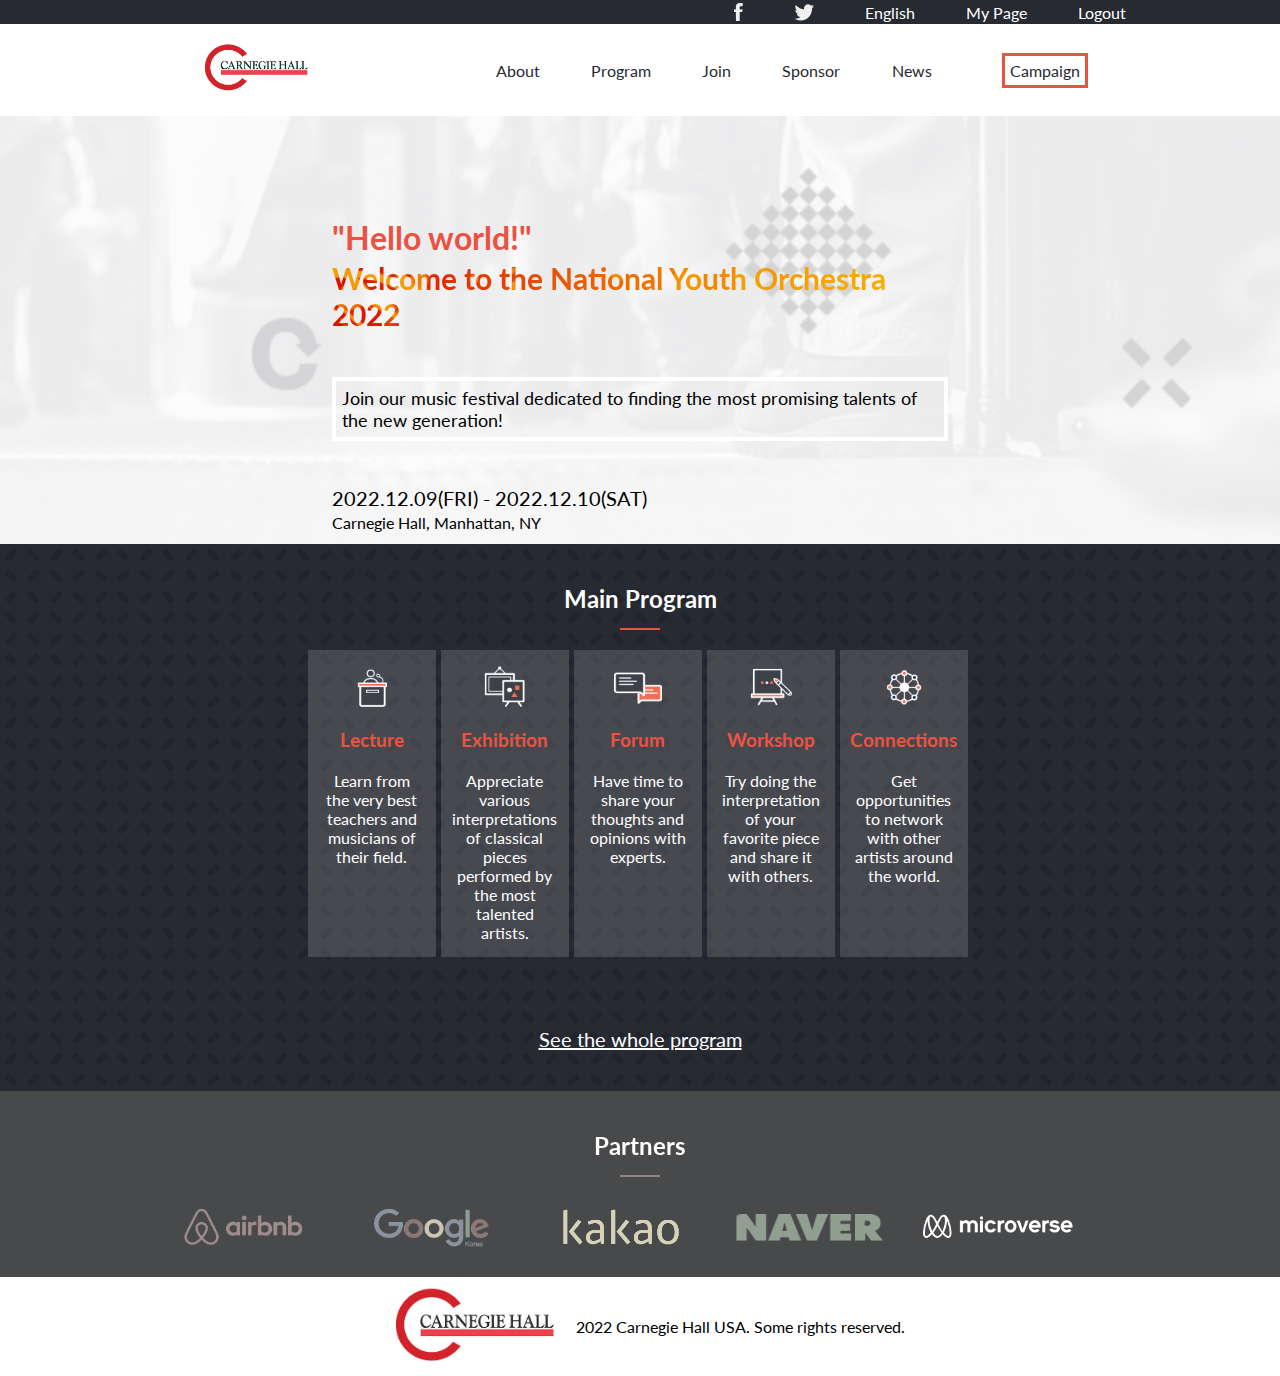
==== index.html @ e4dadeb4 "Add footer section with images and positioning" ====
<!DOCTYPE html>
<html lang="en">
  <head>
    <meta charset="utf-8" />
    <meta name="viewport" content="width=device-width, initial-scale=1" />
    <link rel="preconnect" href="https://fonts.googleapis.com">
    <link rel="preconnect" href="https://fonts.gstatic.com" crossorigin>
    <link href="https://fonts.googleapis.com/css2?family=Lato:ital,wght@0,100;0,300;0,400;0,700;0,900;1,100;1,300;1,400;1,700;1,900&display=swap" rel="stylesheet"> 
    <link rel="stylesheet" href="style.css" />
    <link href="http://fonts.cdnfonts.com/css/cocogoose" rel="stylesheet">
    <title>National Youth Orchestra</title>
  </head>

  <body>
    <header id="toolbar" class="desktop">
      <div class="top-bar-wrapper">
        <ul class="top-bar">
          <a class="top-bar-option" href="#">
            <li><img src="images/facebook.png" alt="facebook-icon"></li>
          </a>
          <a class="top-bar-option" href="#">
            <li><img src="images/twitter.png" alt="twitter-icon"></li>
          </a>
          <a class="top-bar-option" href="#">
            <li>English</li>
          </a>
          <a class="top-bar-option" href="#">
            <li>My Page</li>
          </a>
          <a class="top-bar-option" href="#">
            <li>Logout</li>
          </a>
        </ul>
      </div>
      <div class="bot-bar-wrapper">
        <a href="index.html" class="bot-bar-logo">
          <img src="images/Carnegie-logo.jpg" alt="Carnegie-Logo" width="130">
        </a>
        <ul class="bot-bar">
          <a class="bot-bar-option" href="#">
            <li>About</li>
          </a>
          <a class="bot-bar-option" href="#">
            <li>Program</li>
          </a>
          <a class="bot-bar-option" href="#">
            <li>Join</li>
          </a>
          <a class="bot-bar-option" href="#">
            <li>Sponsor</li>
          </a>
          <a class="bot-bar-option" href="#">
            <li>News</li>
          </a>
          <a class="bot-bar-campaign" href="#">
            <li>Campaign</li>
          </a>
        </ul>
      </div>
    </header>
    <section id="home">
      <div class="home-wrapper">
        <div class="hamburguer mobile">
          <div class="bar"></div>
          <div class="bar"></div>
          <div class="bar"></div>
        </div>
        <div class="main-greeting">
          <h1>"Hello world!"</h1>
        </div>
        <div class="main-title">
          <h2>Welcome to the National Youth Orchestra 2022</h2>
        </div>
        <div class="main-description">
          <p>Join our music festival dedicated to finding the most promising talents of the new generation!</p>
        </div>
        <div class="main-info">
          <p>2022.12.09(FRI) - 2022.12.10(SAT) </p>
        </div>
        <div class="second-info">
          <p>Carnegie Hall, Manhattan, NY</p>
        </div>
      </div>
    </section>
    <section id="program">
      <div class="program-wrapper">
        <h2 class="program-title">Main Program</h2>
        <div class="program-line"></div>
        <ul class="program-list">
          <li class="program-element">
            <img src="images/program_icon_01.png" alt="Program icon">
            <h3>Lecture</h3>
            <p>Learn from the very best teachers and musicians of their field.</p>
          </li>
          <li class="program-element">
            <img src="images/program_icon_02.png" alt="Program icon">
            <h3>Exhibition</h3>
            <p>Appreciate various interpretations of classical pieces performed by the most talented artists.</p>
          </li>
          <li class="program-element">
            <img src="images/program_icon_03.png" alt="Program icon">
            <h3>Forum</h3>
            <p>Have time to share your thoughts and opinions with experts.</p>
          </li>
          <li class="program-element">
            <img src="images/program_icon_04.png" alt="Program icon">
            <h3>Workshop</h3>
            <p>Try doing the interpretation of your favorite piece and share it with others.</p>
          </li>
          <li class="program-element">
            <img src="images/program_icon_05.png" alt="Program icon">
            <h3>Connections</h3>
            <p>Get opportunities to network with other artists around the world.</p>
          </li>
        </ul>
        <a class="program-button mobile" href="#">Join the National Youth Orchestra event</a>
        <a class="see-program desktop" href="#">See the whole program</a>
      </div>
    </section>

    <footer class="desktop" id="footer">
      <div class="top-footer">
        <h2>Partners</h2>
        <div class="program-line"></div>
        <div class="footer-partners">
          <img src="images/partner01.png" alt="airbnb-icon" width="150">
          <img src="images/partner02.png" alt="google-icon" width="150">
          <img src="images/partner03.png" alt="kakao-icon" width="150">
          <img src="images/partner04.png" alt="naver-icon" width="150">
          <img src="images/partner05.png" alt="microverse-icon" width="150">
        </div>
      </div>
      <div class="bot-footer">
        <img src="images/Carnegie-logo.jpg" alt="Carnegie-Logo" width="200">
        <p class="footer-description">2022 Carnegie Hall USA. Some rights reserved.</p>
      </div>

    </footer>




  </body>
</html>
---- style.css ----
/*----------------------------GENERAL SETTINGS-----------------------*/
*{
  font-family: 'Lato', sans-serif;
  margin: 0;
  padding: 0;
  box-sizing: border-box;
}

body{
  max-width: 100vw;
}

.desktop {
  display: none;
}

.mobile {
  display: block;
}

@media (min-width: 768px) {
  .desktop{
    display: block !important;
  }

  .mobile{
    display: none !important;
  }
}

@media (max-width: 767px) {
  .desktop{
    display: none !important;
  }

  .mobile{
    display: block !important;
  }
}

a {
  text-decoration: none;
}

li {
  list-style-type: none;
}

/*---------------------------END----------------------------------*/

/*-------------------------TOOLBAR------------------------------------*/
#toolbar {
  width: 100vw;
  max-height: 22vh;
  min-height: fit-content;
  display: flex;
  flex-direction: column;
}

.top-bar-wrapper {
  background-color: #272a31;
  width: 100%;
  max-height: 7vh;
  min-height: 24px;
  display: flex;
  justify-content: flex-end;
  display: flex;
  align-items: center;
}

.top-bar {
  display: flex;
  min-width: fit-content;
  max-width: 30vw;
  margin-right: 10vw;
  align-items: center;
  height: fit-content;
  align-items: center;
}

.top-bar a li {
  color: #fff;
  margin-right: 2vw;
  margin-left: 2vw;
  display: flex;
  align-items: center;
}

.bot-bar-wrapper {
  background-color: #fff;
  display: flex;
  justify-content: space-between;
  align-items: center;
  max-height: 15vh;
  min-height: 92px;
}

.bot-bar {
  display: flex;
  margin-right: 15vw;
  height: fit-content;
}

.bot-bar-logo {
  margin-left: 15vw;
}

.bot-bar-option {
  margin-right: 2vw;
  margin-left: 2vw;
  color: #272a31;
  font-size: 16px;
  display: flex;
  align-items: center;
}

.bot-bar-campaign {
  margin-left: 3.5vw;
  color: #272a31;
  font-size: 16px;
  border-color: #ec5242;
  border-style: solid;
  padding: 5px;
  display: flex;
  align-items: center;
}
/*---------------------------------END----------------------------------*/

/*-----------------------Main Home---------------------------------*/
#home {
  background: url(images/mobile-bg.png);
  background-repeat: no-repeat;
  background-size: cover;
}

@media (min-width: 768px) {
  #home {
    display: flex;
    justify-content: center;
  }
}

.home-wrapper {
  padding: 12px;
  display: flex;
  max-width: 100vw;
  height: fit-content;
  flex-direction: column;
}

@media (min-width: 768px) {
  .home-wrapper {
    width: 50vw;
  }
}

.hamburguer {
  width: 36px;
  height: 36px;
  display: flex;
  gap: 7px;
}

.bar {
  height: 8px;
  width: 100%;
  background-color: #272a31;
  margin: 6px 0;
}

.main-greeting {
  margin-top: 10vh;
  font-size: 12px;
  color: #ec5242;
}

.main-title {
  margin-top: 3px;
  font-size: 16px;
  background: url(images/text-bg.jpg);
  color: transparent;
  background-size: cover;
  -webkit-background-clip: text;
  background-clip: text;
  -webkit-text-fill-color: transparent;
}

.main-description {
  margin-top: 5vh;
  font-size: 14px;
  border-color: #fff;
  border-width: 4px;
  border-style: solid;
  padding: 6px;
}

.main-info {
  margin-top: 5vh;
  font-size: 18px;
}

.second-info {
  margin-top: 3px;
  font-size: 14px;
}

@media (min-width: 768px) {
  .main-greeting {
    font-size: 16px;
  }
  .main-title {
    font-size: 20px;
  }
  .main-description {
    font-size: 18px;
  }
  .main-info {
    font-size: 20px;
  }
  .second-info {
    font-size: 16px;
  }
}

/*----------------------------END----------------------------------*/

/*---------------------------MAIN PROGRAM--------------------------*/
#program {
  background: url(images/pattern.png);
  background-color: #272a31;
  background-repeat: repeat;
  width: 100vw;
  height: fit-content;
  display: flex;
  justify-content: center;
  margin: auto;
}

.program-wrapper {
  height: fit-content;
  width: 90vw;
  display: flex;
  flex-direction: column;
  align-items: center;
  margin: auto;
  margin-top: 40px;
  margin-bottom: 40px;
}

.program-title {
  color: #fff;
}

.program-line {
  height: 2px;
  width: 40px;
  background-color: #ec5242;
  margin-top: 15px;
  margin-bottom: 20px;
}

.program-list {
  display: flex;
  flex-direction: column;
}

@media (min-width: 768px) {
  .program-list {
    flex-direction: row;
  }
}

.program-element {
  display: flex;
  align-items: center;
  background-color: #ffffff26;
  margin-bottom: 20px;
  padding: 15px;
}

@media (min-width: 768px) {
  .program-element {
    flex-direction: column;
    gap: 20px;
    margin-right: 5px;
    width: 10vw;
  }
}

.program-element img {
  width: 48px;
  margin-right: 5vw;
}

.program-element h3 {
  color: #ec5242;
  margin-right: 5vw;
}

.program-element p {
  color: #fff;
}

@media (min-width: 768px) {
  .program-element img,
  .program-element h3,
  .program-element p {
    margin-right: 0;
    text-align: center;
  }
}

.program-button {
  width: fit-content;
  padding: 20px;
  min-height: 50px;
  max-height: fit-content;
  background-color: #ec5242;
  color: #fff;
  display: flex;
  justify-content: center;
  align-items: center;
}

.see-program {
  color: #fff;
  text-decoration: underline;
  font-size: 20px;
  margin-top: 50px;
  display: flex;
  justify-content: center;
  align-items: center;
}
/*------------------------------END--------------------------------*/

/*-----------------------------------FOOTER----------------------------*/

#footer {
  width: 100vw;
}

.top-footer {
  background-color: #272a31;
  display: flex;
  flex-direction: column;
  align-items: center;
  padding-top: 40px;
  padding-bottom: 20px;
  filter: grayscale(0.85);
  opacity: 0.85;
}

.top-footer h2 {
  color: #fff;
}

.footer-partners {
  display: flex;
  align-items: center;
}

.footer-partners img {
  margin-right: 3vw;
}

.bot-footer {
  display: flex;
  justify-content: center;
  align-items: center;
}
/*------------------------------------END---------------------------------*/
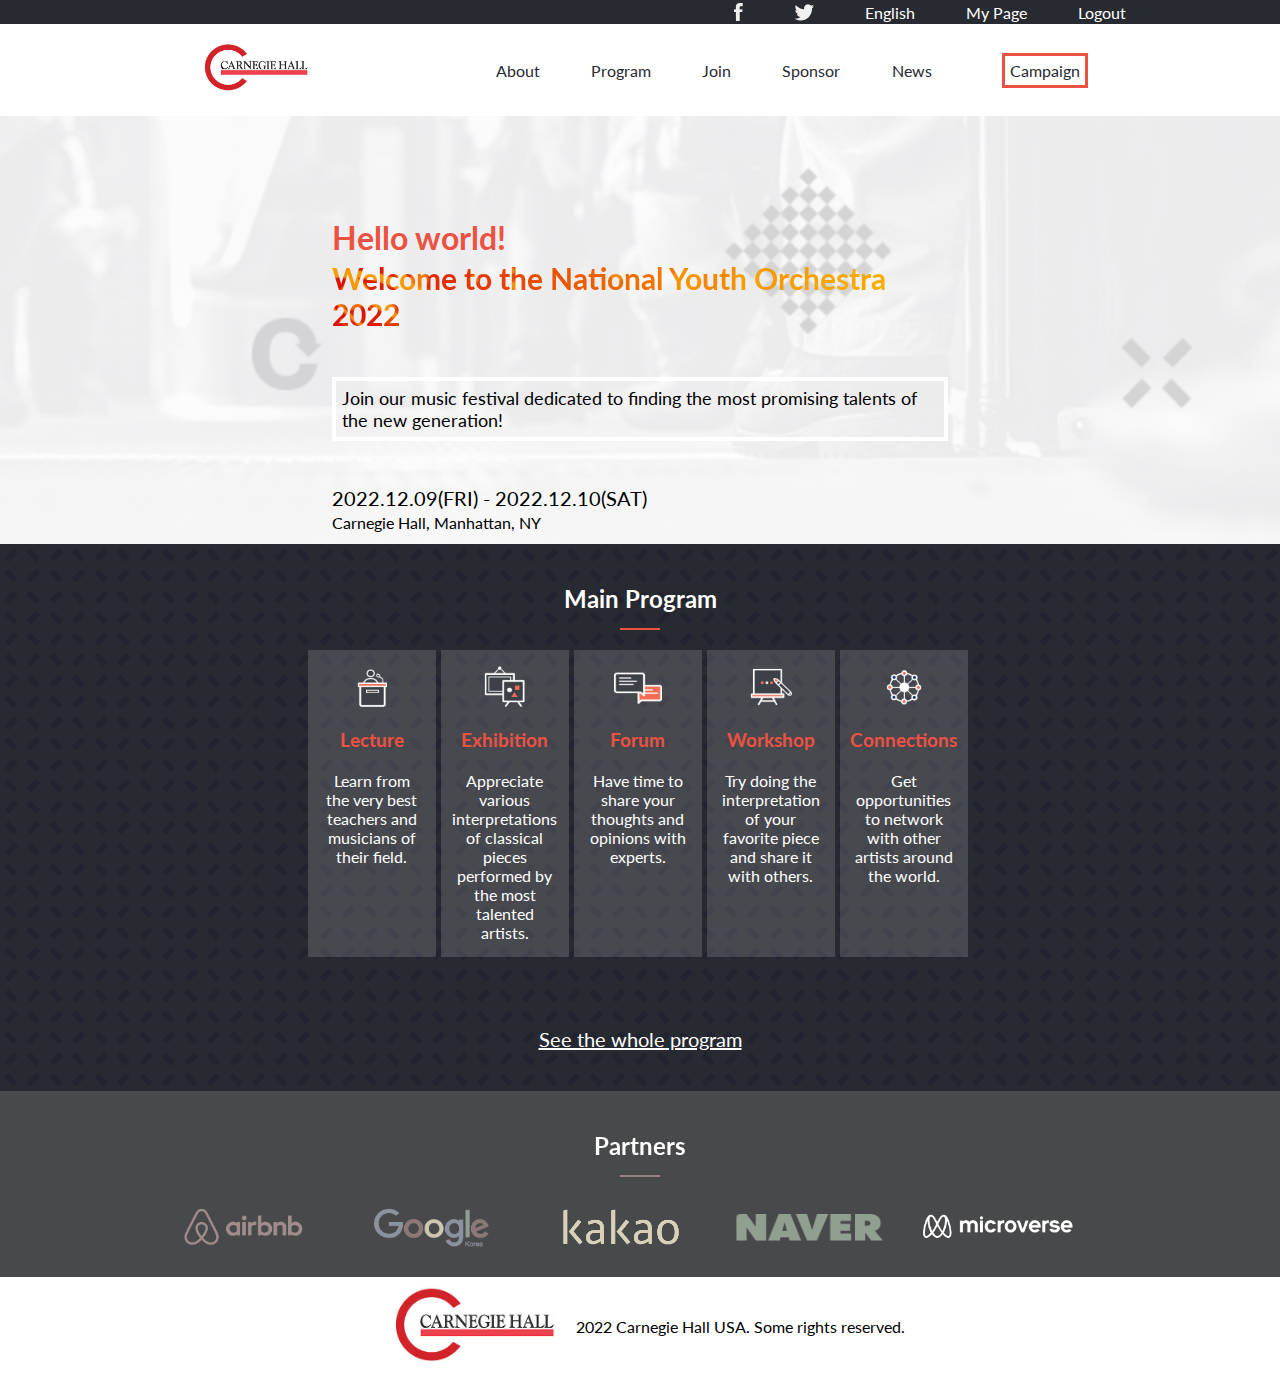
==== commit 5e9b7414: "Add second section of about page with basic structure" ====
--- a/index.html
+++ b/index.html
@@ -66,7 +66,7 @@
           <div class="bar"></div>
         </div>
         <div class="main-greeting">
-          <h1>"Hello world!"</h1>
+          <h1>Hello world!</h1>
         </div>
         <div class="main-title">
           <h2>Welcome to the National Youth Orchestra 2022</h2>
--- a/style.css
+++ b/style.css
@@ -368,4 +368,118 @@
   justify-content: center;
   align-items: center;
 }
-/*------------------------------------END---------------------------------*/+/*------------------------------------END---------------------------------*/
+
+
+/*------------------------------ABOUT PAGE----------------------------------------------------*/
+/*-----------------------------ABOUT MAIN----------------------------------------*/
+#about {
+  width: 100vw;
+  background: url(images/about_bg_01.png);
+  background-repeat: no-repeat;
+  display: flex;
+  justify-content: center;
+  background-color: #f3f3f3;
+  height: fit-content;
+}
+
+.about-wrapper {
+  width: 90vw;
+  margin-top: 20px;
+  display: flex;
+  flex-direction: column;
+  margin-bottom: 40px;
+  height: fit-content;
+}
+
+.about-hamburguer {
+  width: 36px;
+  height: 36px;
+  display: flex;
+  gap: 7px;
+}
+
+.about-content {
+  display: flex;
+  flex-direction: column;
+  align-items: center;
+  margin-top: 20px;
+}
+
+.about-greeting {
+  color: #ec5242;
+}
+
+.about-title {
+  color: #ec5242;
+  font-size: 28px;
+  margin-top: 20px;
+  text-align: center;
+}
+
+@media (min-width: 768px) {
+  .about-title {
+    font-size: 40px;
+  }
+}
+
+.about-description {
+  background-color: #fff;
+  padding: 10px;
+  border-width: 1px;
+  border-style: solid;
+  border-color: #272a31;
+  color: #272a31;
+  text-align: center;
+  margin-top: 30px;
+}
+
+@media (min-width: 768px) {
+  .about-description {
+    width: 60vw;
+    font-size: 20px;
+  }
+}
+
+.about-info {
+  color: #272a31;
+  text-align: center;
+  margin-top: 30px;
+}
+
+.about-email {
+  color: black;
+  text-decoration: underline;
+  margin-top: 10px;
+  font-weight: 700;
+}
+
+/*--------------------------------END-------------------------------------------*/
+
+/*--------------------------------ABOUT-STAGE-----------------------------------*/
+#stage {
+  width: 100vw;
+  background-color: #fff;
+  display: flex;
+  justify-content: center;
+}
+
+.stage-wrapper {
+  width: 90vw;
+  display: flex;
+  flex-direction: column;
+  align-items: center;
+  margin-top: 40px;
+  margin-bottom: 40px;
+}
+
+.stage-title {
+  text-align: center;
+}
+
+.stage-description {
+  text-align: center;
+  margin-bottom: 20px;
+}
+
+/*----------------------------------------END------------------------------------*/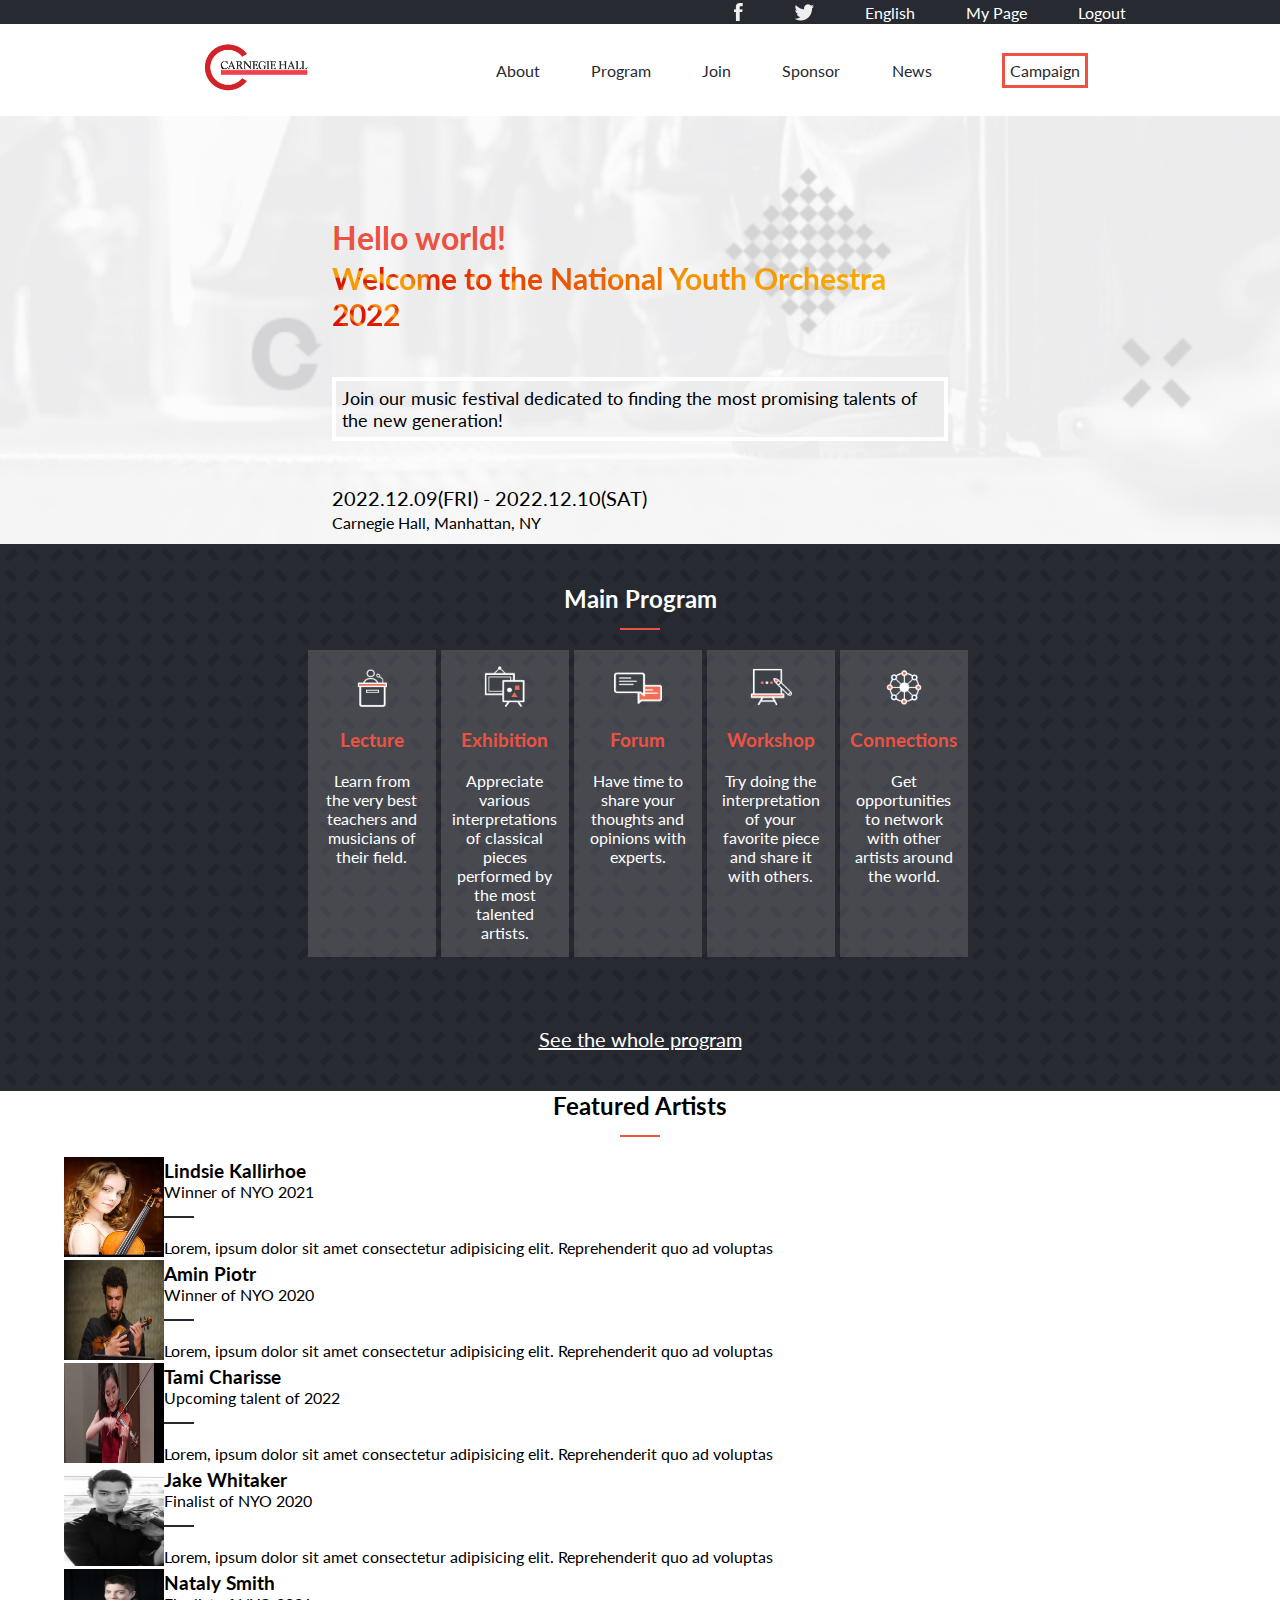
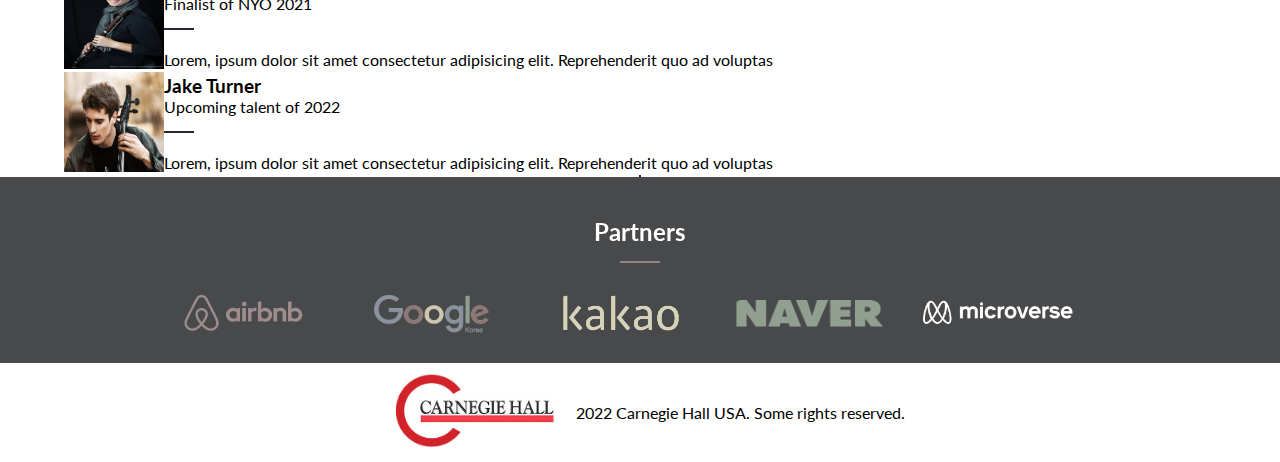
==== commit ac3c1b3d: "Add speaker section dynamically with js basic structure" ====
--- a/index.html
+++ b/index.html
@@ -37,7 +37,7 @@
           <img src="images/Carnegie-logo.jpg" alt="Carnegie-Logo" width="130">
         </a>
         <ul class="bot-bar">
-          <a class="bot-bar-option" href="#">
+          <a class="bot-bar-option" href="about.html">
             <li>About</li>
           </a>
           <a class="bot-bar-option" href="#">
@@ -58,9 +58,17 @@
         </ul>
       </div>
     </header>
+    <div id="menuBackground" class="hidden">
+      <img src="images/bclose.png" alt="close icon" id="closeX" class="hidden">
+      <ul class="hidden" id="menu">
+        <li id="link1"><a href="#home">Home</a></li>
+        <li id="link2"><a href="about.html">About</a></li>
+        <li id="link3"><a href="#program">Program</a></li>
+      </ul>
+    </div>
     <section id="home">
       <div class="home-wrapper">
-        <div class="hamburguer mobile">
+        <div class="hamburguer mobile" id="ham">
           <div class="bar"></div>
           <div class="bar"></div>
           <div class="bar"></div>
@@ -117,7 +125,11 @@
         <a class="see-program desktop" href="#">See the whole program</a>
       </div>
     </section>
+    <section id="speakers">
+      <div id="speakers-wrapper">
 
+      </div>
+    </section>
     <footer class="desktop" id="footer">
       <div class="top-footer">
         <h2>Partners</h2>
@@ -139,6 +151,6 @@
 
 
 
-
+    <script src="./index.js"></script>
   </body>
 </html>--- a/style.css
+++ b/style.css
@@ -462,6 +462,13 @@
   background-color: #fff;
   display: flex;
   justify-content: center;
+  border-top: #272a31;
+  border-bottom: #272a31;
+  border-style: solid;
+  border-top-width: 1px;
+  border-bottom-width: 1px;
+  border-right-style: none;
+  border-left-style: none;
 }
 
 .stage-wrapper {
@@ -480,6 +487,261 @@
 .stage-description {
   text-align: center;
   margin-bottom: 20px;
-}
-
-/*----------------------------------------END------------------------------------*/+  color: #272a31;
+}
+
+/*----------------------------------------END------------------------------------*/
+
+/*------------------------------------ABOUT--PAST-EVENTS-------------------------*/
+
+#past {
+  width: 100vw;
+  display: flex;
+  justify-content: center;
+}
+
+.past-wrapper {
+  width: 90vw;
+  margin-top: 40px;
+  margin-bottom: 50px;
+  display: flex;
+  flex-direction: column;
+  align-items: center;
+}
+
+.past-wrapper h2 {
+  text-align: center;
+}
+
+.past-wrapper p {
+  text-align: center;
+  color: #272a31;
+}
+
+.past-events {
+  display: flex;
+  margin-top: 30px;
+  flex-direction: column;
+}
+
+@media (min-width: 768px) {
+  .past-events {
+    flex-direction: row;
+  }
+}
+
+.NYO-2021 {
+  height: 35vw;
+  width: 70vw;
+  display: flex;
+  justify-content: center;
+  align-items: center;
+  background-image: url(images/past_event1.jpg);
+  background-size: cover;
+  filter: grayscale(0.85);
+  opacity: 0.85;
+}
+
+.NYO-2020 {
+  height: 35vw;
+  width: 70vw;
+  display: flex;
+  justify-content: center;
+  align-items: center;
+  background-image: url(images/past_event2.jpeg);
+  background-size: cover;
+  filter: grayscale(0.85);
+  opacity: 0.85;
+  margin-top: 10px;
+}
+
+@media (min-width: 768px) {
+  .NYO-2021,
+  .NYO-2020 {
+    width: 30vw;
+    height: 30vh;
+  }
+  .NYO-2021 {
+    margin-right: 10px;
+  }
+  .NYO-2020 {
+    margin-top: 0;
+  }
+}
+
+.NYO-2021 p,
+.NYO-2020 p {
+  color: #fff;
+  font-weight: 700;
+  font-size: 20px;
+}
+
+@media (min-width: 768px) {
+  .NYO-2021 p,
+  .NYO-2020 p {
+    font-size: 40px;
+  }
+}
+/*-----------------------------------END-----------------------------------------*/
+
+/*----------------------------------ABOUT-FOOTER----------------------------*/
+
+#about-footer {
+  width: 100vw;
+}
+
+.about-top-footer {
+  background-color: #272a31;
+  display: flex;
+  flex-direction: column;
+  align-items: center;
+  padding-top: 40px;
+  padding-bottom: 20px;
+  filter: grayscale(0.85);
+  opacity: 0.85;
+  width: 100vw;
+}
+
+@media (min-width: 768px) {
+  .about-top-footer {
+    display: none;
+  }
+}
+
+.about-top-footer h2 {
+  color: #fff;
+  width: fit-content;
+}
+
+.about-footer-partners {
+  display: flex;
+  align-items: center;
+  height: fit-content;
+  flex-wrap: wrap;
+  justify-content: space-evenly;
+}
+
+.about-footer-partners img {
+  margin-right: 3vw;
+}
+
+.about-bot-footer {
+  display: flex;
+  justify-content: center;
+  align-items: center;
+}
+
+/*------------------------------------END---------------------------------*/
+
+/*-----------------------------MOBILE-ICON-MENU-----------------------------*/
+
+#menuBackground {
+  height: 100%;
+  width: 100%;
+  position: fixed;
+  background-color: #ec534263;
+  background-size: 100vw 100vh;
+  top: 0%;
+  margin-top: 0;
+  z-index: 50;
+  opacity: 100%;
+  filter: drop-shadow(0 4px 4px #000025);
+  backdrop-filter: blur(6px);
+}
+
+.hidden {
+  display: none !important;
+}
+
+#menu {
+  z-index: 100;
+  width: fit-content;
+  height: fit-content;
+}
+
+#closeX {
+  z-index: 100;
+  margin-top: 20px;
+  margin-left: 20px;
+}
+
+#link1,
+#link2,
+#link3 {
+  z-index: 100;
+  margin-left: 40px;
+  margin-top: 40px;
+}
+
+#link1 a,
+#link2 a,
+#link3 a {
+  color: #fff;
+  font-size: 34px;
+  font-weight: 700;
+}
+/*--------------------------------------END---------------------------------*/
+
+/*-----------------------------SPEAKERS-SECTION--------------------------------*/
+
+#speakers {
+  width: 100vw;
+  height: fit-content;
+  display: flex;
+  flex-direction: column;
+  align-items: center;
+}
+
+#speakers-wrapper {
+  width: 90vw;
+  height: fit-content;
+  display: flex;
+  flex-direction: column;
+  align-items: center;
+}
+
+.speaker-header {
+  text-align: center;
+}
+
+.speaker-box {
+  display: flex;
+  flex-direction: column;
+}
+
+.speaker-button {
+  background-color: #fff;
+  border-style: solid;
+  border-width: 1px;
+  border-color: #272a31;
+}
+
+.speaker-tab {
+  display: flex;
+  align-items: center;
+  width: 90vw;
+}
+
+.speaker-display {
+  width: fit-content;
+}
+
+.speaker-display img {
+  width: 100px;
+  height: 100px;
+}
+
+.speaker-info {
+  display: flex;
+  flex-direction: column;
+}
+
+.speaker-line {
+  height: 2px;
+  width: 30px;
+  background-color: #272a31;
+  margin-top: 15px;
+  margin-bottom: 20px;
+}
+
+/*---------------------------------------END------------------------------------*/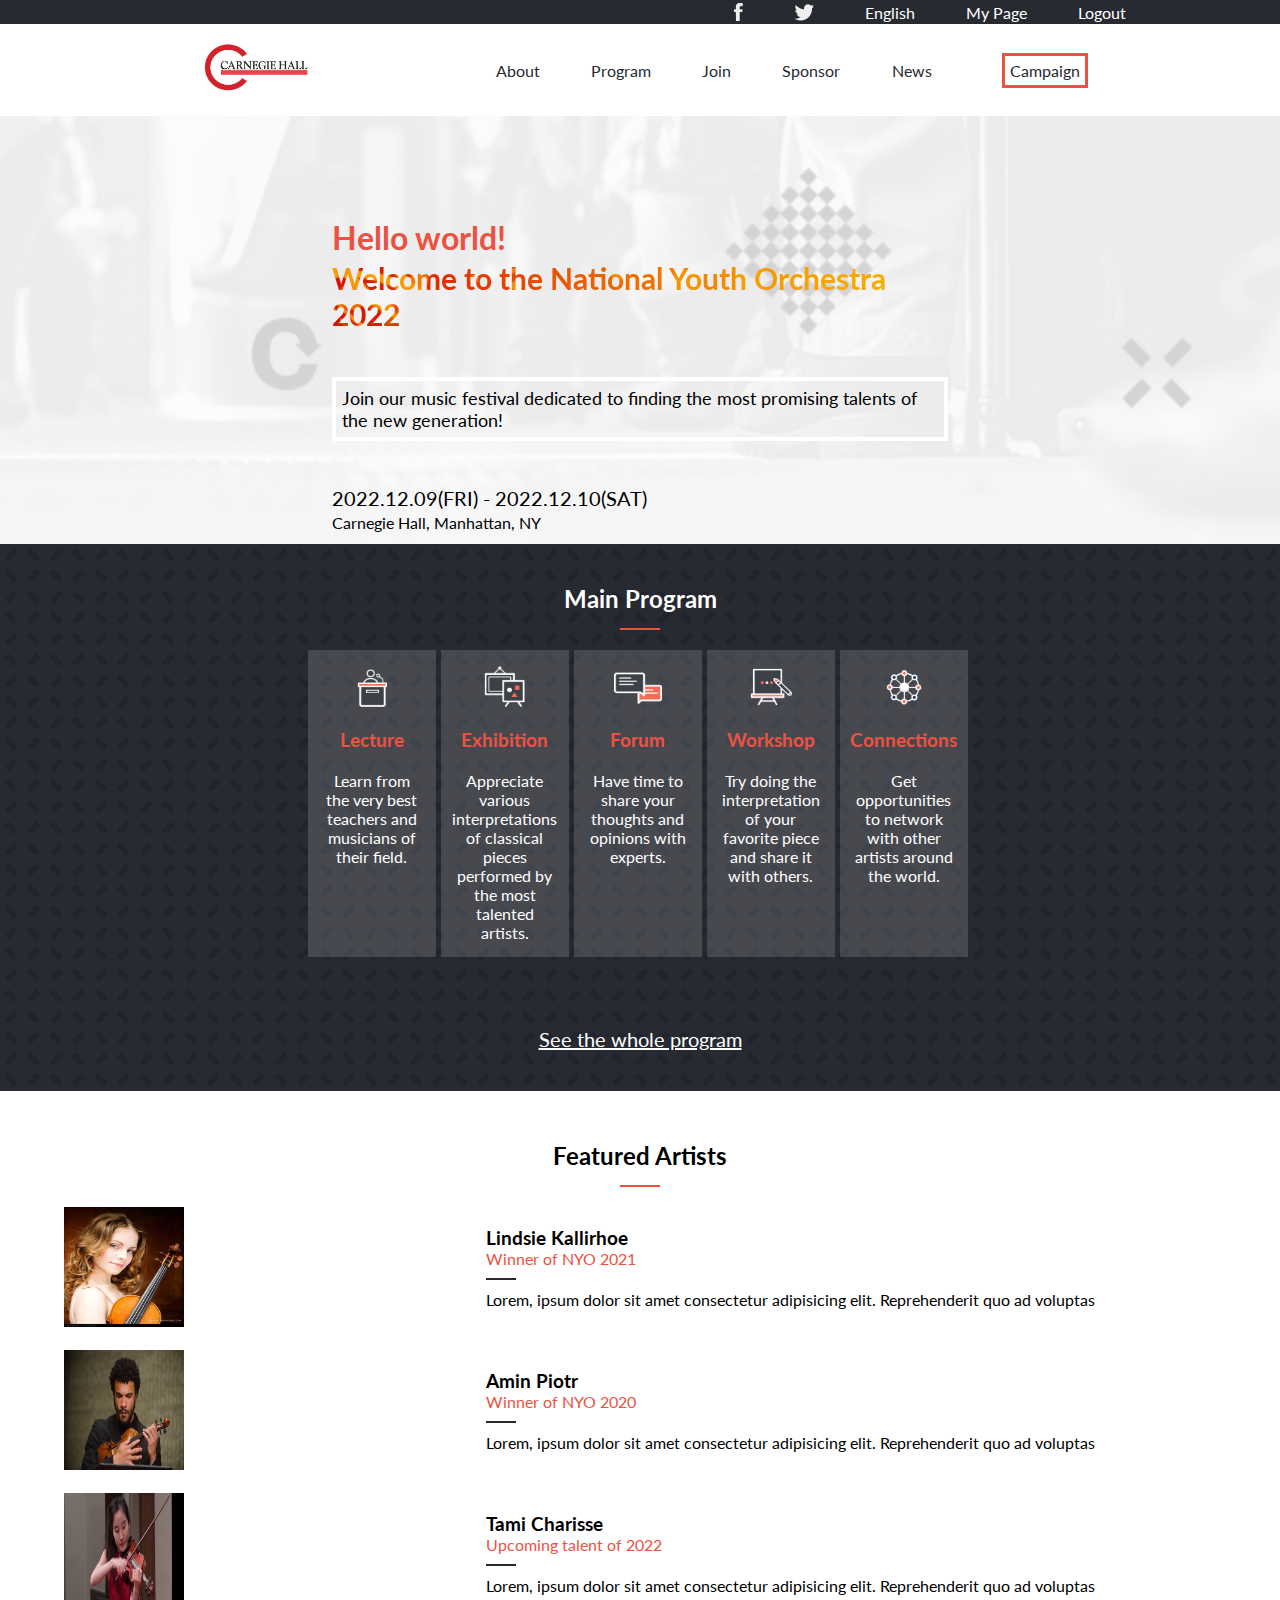
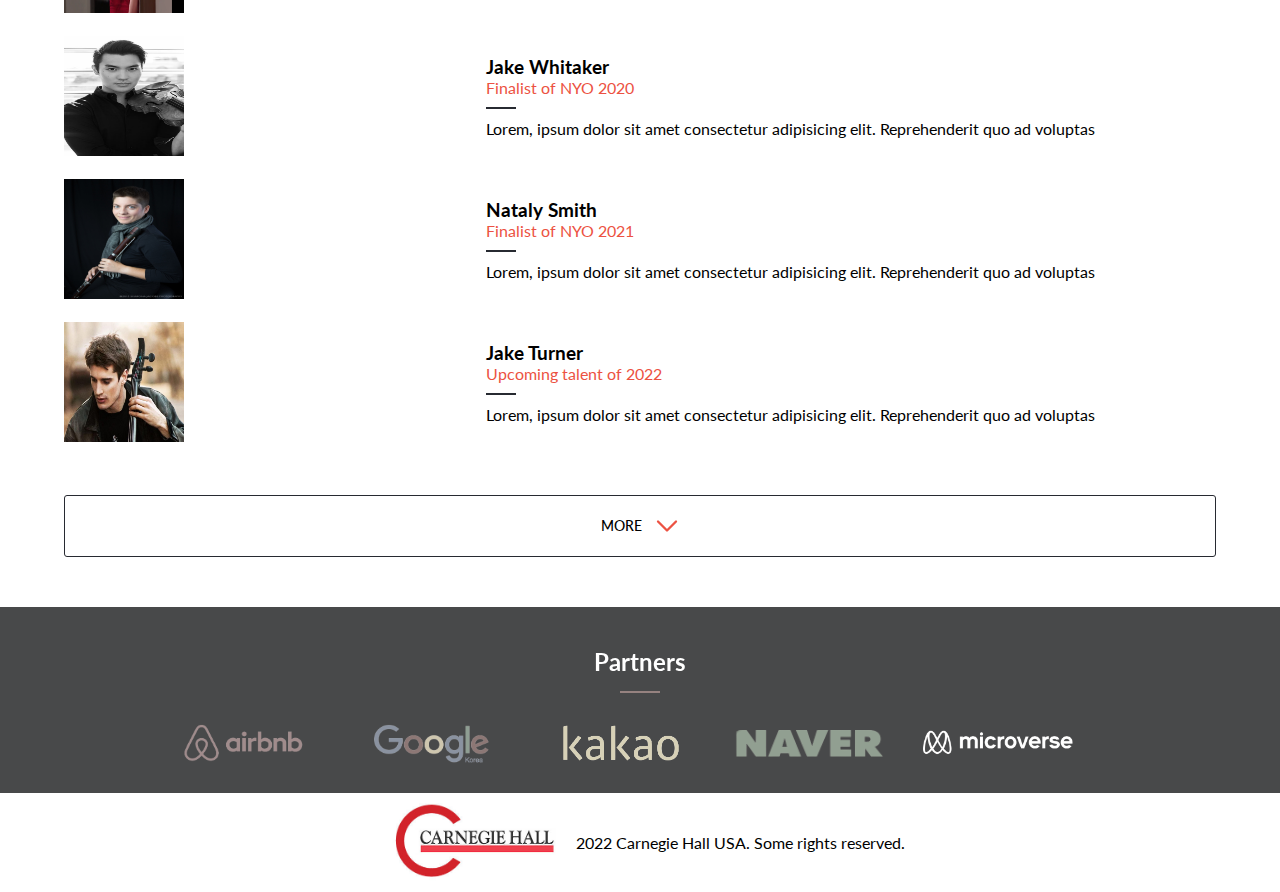
==== commit 09f7de93: "Add see more button dynamically and with chevron img" ====
--- a/index.html
+++ b/index.html
@@ -150,7 +150,6 @@
     </footer>
 
 
-
     <script src="./index.js"></script>
   </body>
 </html>--- a/style.css
+++ b/style.css
@@ -698,6 +698,8 @@
   display: flex;
   flex-direction: column;
   align-items: center;
+  margin-bottom: 50px;
+  margin-top: 50px;
 }
 
 .speaker-header {
@@ -714,34 +716,56 @@
   border-style: solid;
   border-width: 1px;
   border-color: #272a31;
+  width: 90vw;
+  height: fit-content;
+  padding: 18px;
+  display: flex;
+  align-items: center;
+  justify-content: center;
+  border-radius: 3px;
+  margin-top: 30px;
+}
+
+.speaker-button p {
+  font-weight: 500;
+  font-size: 14px;
+  margin-right: 1vw;
 }
 
 .speaker-tab {
   display: flex;
   align-items: center;
   width: 90vw;
+  height: fit-content;
+  margin-bottom: 20px;
 }
 
 .speaker-display {
-  width: fit-content;
+  width: 30vw;
 }
 
 .speaker-display img {
-  width: 100px;
-  height: 100px;
+  width: 120px;
+  height: 120px;
 }
 
 .speaker-info {
   display: flex;
   flex-direction: column;
+  width: 57vw;
+  margin-left: 3vw;
 }
 
 .speaker-line {
   height: 2px;
   width: 30px;
   background-color: #272a31;
-  margin-top: 15px;
-  margin-bottom: 20px;
+  margin-top: 10px;
+  margin-bottom: 10px;
+}
+
+.speaker-status {
+  color: #ec5242;
 }
 
 /*---------------------------------------END------------------------------------*/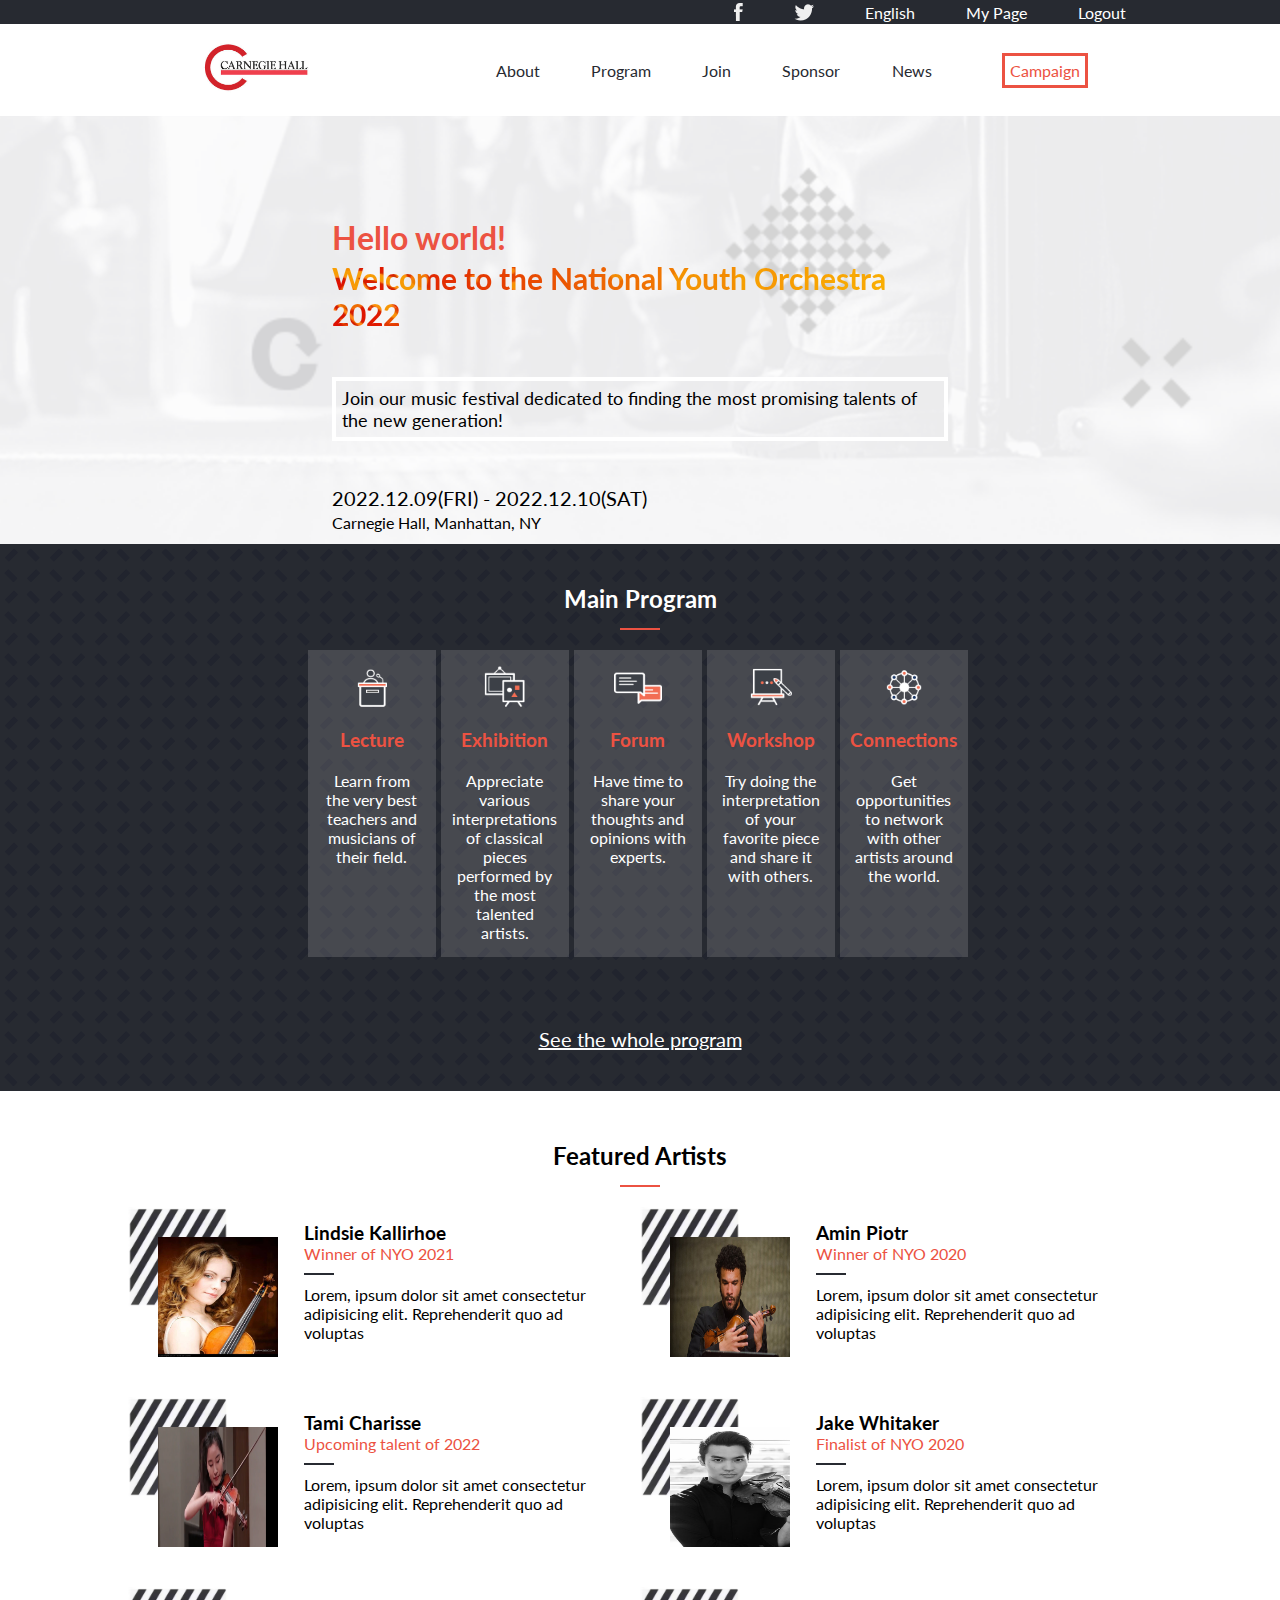
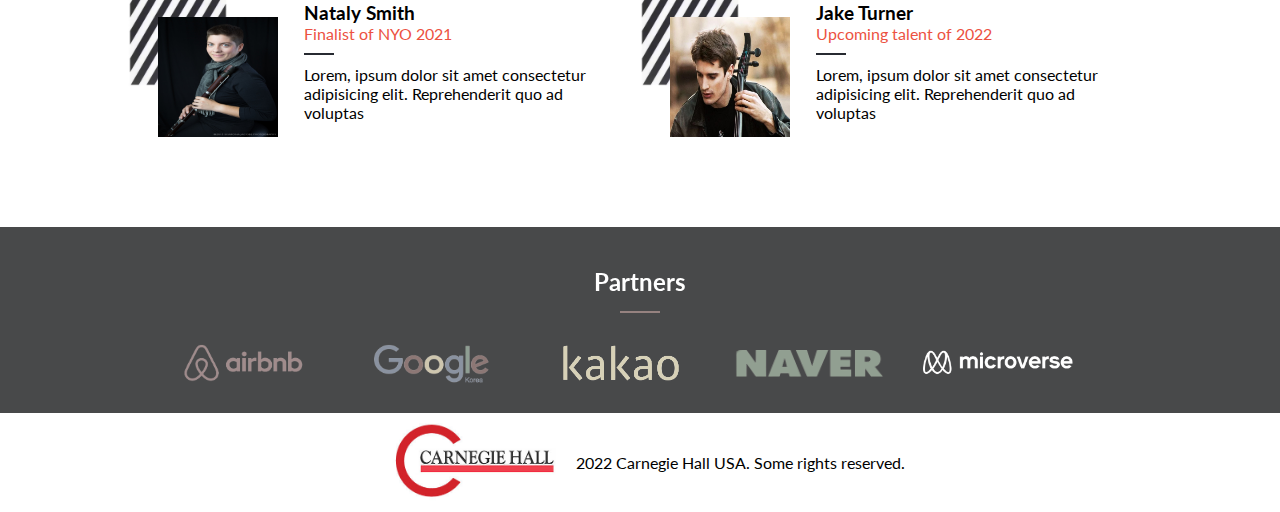
==== commit 68ca1563: "Adapt speaker section to desktop version" ====
--- a/index.html
+++ b/index.html
@@ -130,7 +130,7 @@
 
       </div>
     </section>
-    <footer class="desktop" id="footer">
+    <footer id="footer">
       <div class="top-footer">
         <h2>Partners</h2>
         <div class="program-line"></div>
--- a/style.css
+++ b/style.css
@@ -19,9 +19,6 @@
 }
 
 @media (min-width: 768px) {
-  .desktop{
-    display: block !important;
-  }
 
   .mobile{
     display: none !important;
@@ -114,9 +111,13 @@
   align-items: center;
 }
 
+.bot-bar-option:hover {
+  color: #ec5242;
+}
+
 .bot-bar-campaign {
   margin-left: 3.5vw;
-  color: #272a31;
+  color: #ec5242;
   font-size: 16px;
   border-color: #ec5242;
   border-style: solid;
@@ -278,6 +279,12 @@
   padding: 15px;
 }
 
+.program-element:hover {
+  border-width: 1px;
+  border-style: solid;
+  border-color: #fff;
+}
+
 @media (min-width: 768px) {
   .program-element {
     flex-direction: column;
@@ -322,6 +329,10 @@
   align-items: center;
 }
 
+.program-button:hover{
+  background-color: #e4250f;
+}
+
 .see-program {
   color: #fff;
   text-decoration: underline;
@@ -337,6 +348,13 @@
 
 #footer {
   width: 100vw;
+  display: none;
+}
+
+@media (min-width: 768px) {
+  #footer {
+    display: block;
+  }
 }
 
 .top-footer {
@@ -432,12 +450,14 @@
   color: #272a31;
   text-align: center;
   margin-top: 30px;
+  display: none;
 }
 
 @media (min-width: 768px) {
   .about-description {
     width: 60vw;
     font-size: 20px;
+    display: block;
   }
 }
 
@@ -711,7 +731,16 @@
   flex-direction: column;
 }
 
-.speaker-button {
+@media (min-width: 768px) {
+  .speaker-box {
+    flex-direction: row;
+    flex-wrap: wrap;
+    justify-content: center;
+  }
+}
+
+.speaker-button,
+.speaker-button2 {
   background-color: #fff;
   border-style: solid;
   border-width: 1px;
@@ -723,13 +752,37 @@
   align-items: center;
   justify-content: center;
   border-radius: 3px;
-  margin-top: 30px;
+  margin-top: 20px;
+}
+
+.speaker-button:hover,
+.speaker-button2:hover {
+  background-color: #272a317c;
+}
+
+@media (min-width: 768px) {
+  .speaker-button,
+  .speaker-button2 {
+    display: none;
+  }
 }
 
 .speaker-button p {
   font-weight: 500;
   font-size: 14px;
-  margin-right: 1vw;
+  margin-right: 2vw;
+  width: fit-content;
+  margin: 0;
+}
+
+.speaker-button2 p {
+  font-weight: 500;
+  font-size: 14px;
+  margin-right: 2vw;
+}
+
+.speaker-button2 img {
+  transform: scaleY(-1);
 }
 
 .speaker-tab {
@@ -737,11 +790,30 @@
   align-items: center;
   width: 90vw;
   height: fit-content;
-  margin-bottom: 20px;
+  margin-bottom: 40px;
+}
+
+@media (min-width: 768px) {
+  .speaker-tab {
+    width: 40vw;
+  }
 }
 
 .speaker-display {
-  width: 30vw;
+  width: 25vw;
+  height: 150px;
+  display: flex;
+  justify-content: flex-end;
+  align-items: flex-end;
+  background-image: url(images/photobg.avif);
+  background-size: 100px;
+  background-repeat: no-repeat;
+}
+
+@media (min-width: 768px) {
+  .speaker-display {
+    width: 150px;
+  }
 }
 
 .speaker-display img {
@@ -752,8 +824,15 @@
 .speaker-info {
   display: flex;
   flex-direction: column;
-  width: 57vw;
+  width: 52vw;
   margin-left: 3vw;
+}
+
+@media (min-width: 768px) {
+  .speaker-info {
+    width: 25vw;
+    margin-left: 2vw;
+  }
 }
 
 .speaker-line {
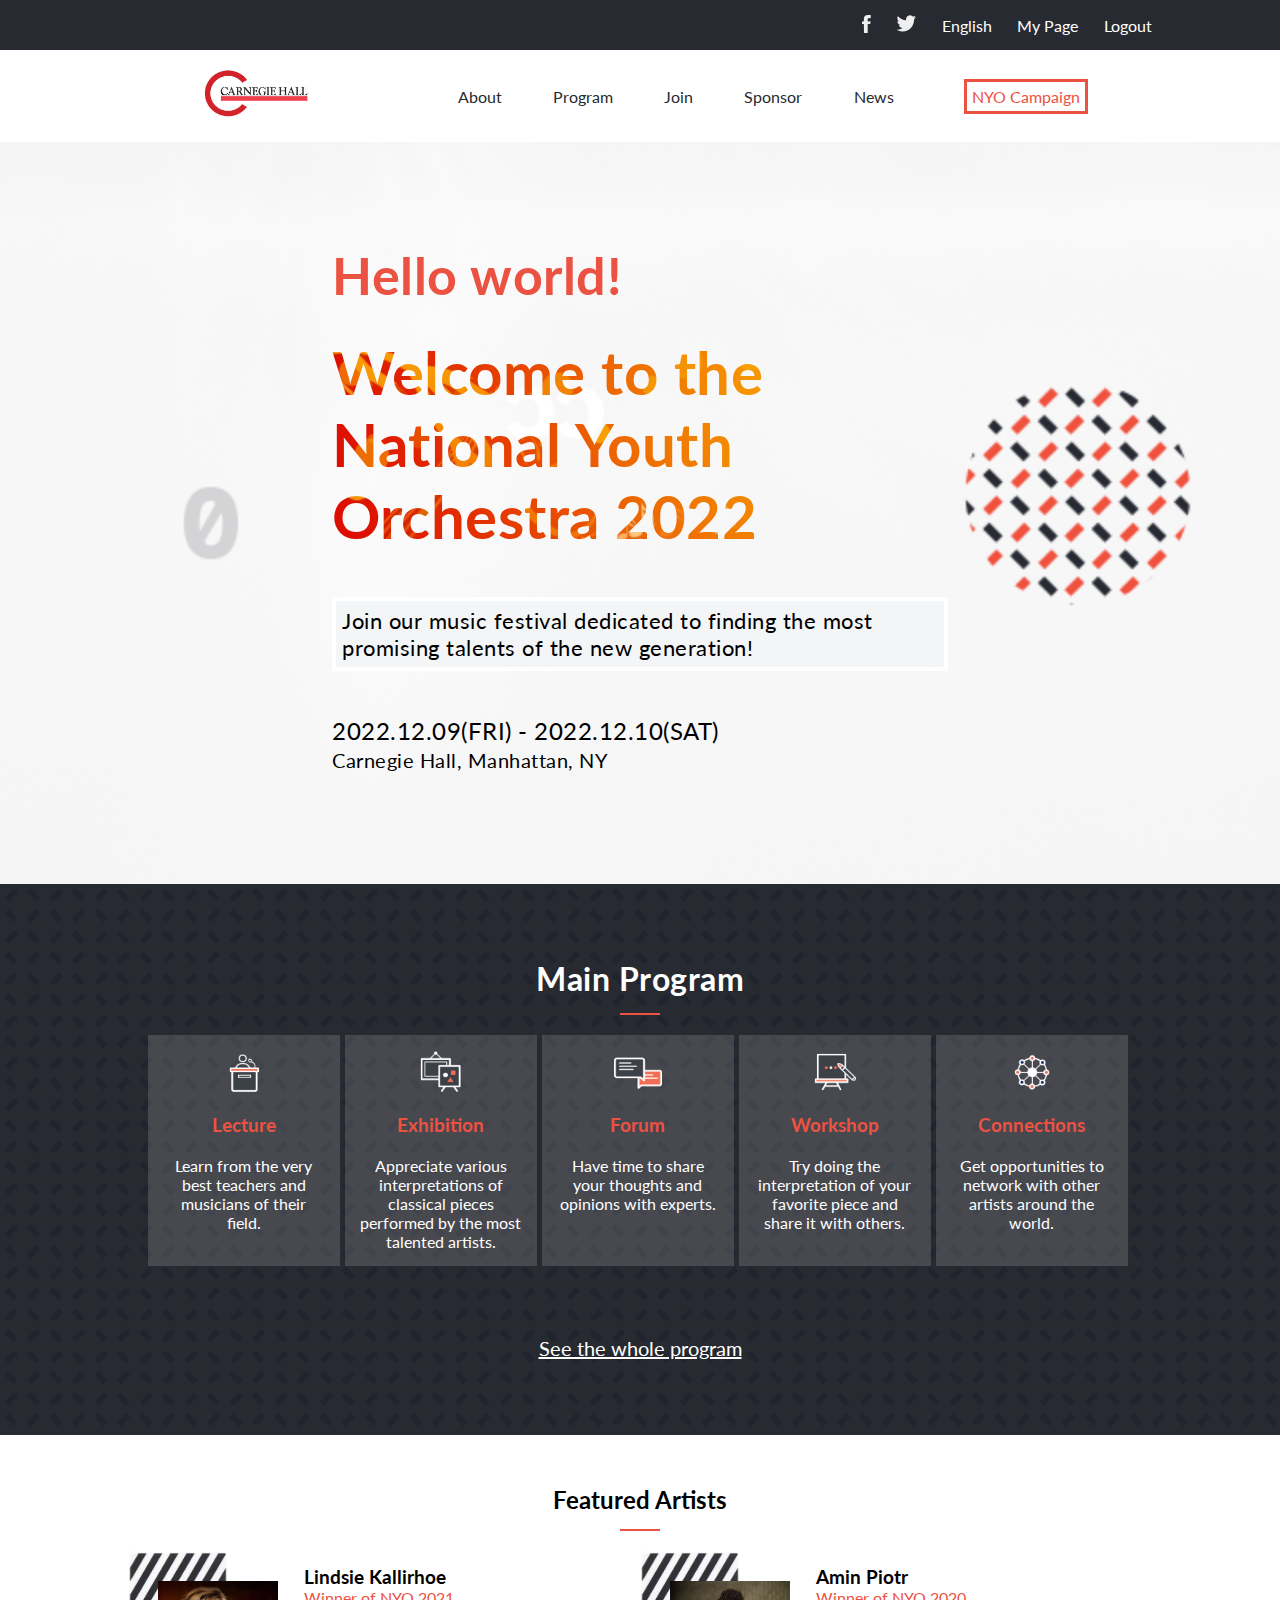
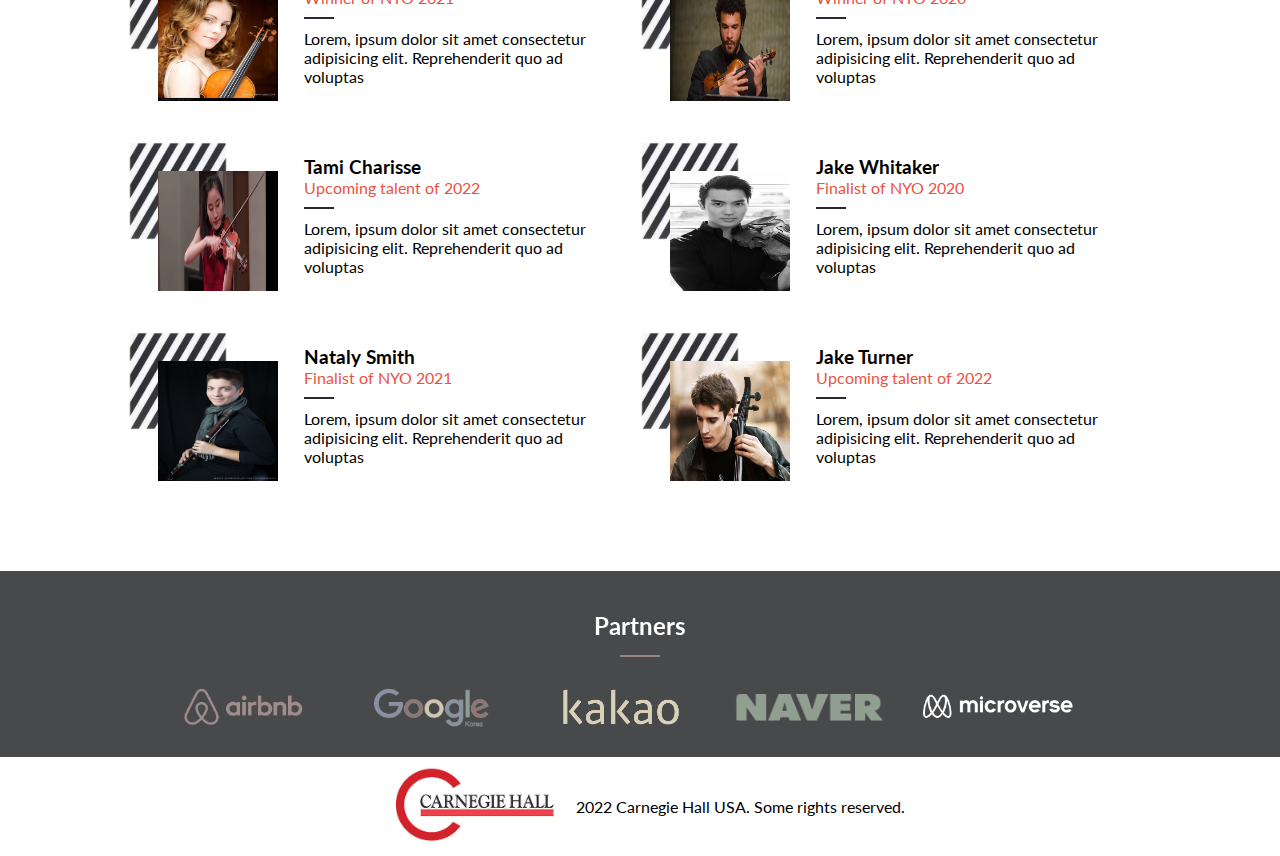
==== commit 8ca76320: "Fix linter errors" ====
--- a/index.html
+++ b/index.html
@@ -15,21 +15,21 @@
     <header id="toolbar" class="desktop">
       <div class="top-bar-wrapper">
         <ul class="top-bar">
-          <a class="top-bar-option" href="#">
-            <li><img src="images/facebook.png" alt="facebook-icon"></li>
-          </a>
-          <a class="top-bar-option" href="#">
-            <li><img src="images/twitter.png" alt="twitter-icon"></li>
-          </a>
-          <a class="top-bar-option" href="#">
-            <li>English</li>
-          </a>
-          <a class="top-bar-option" href="#">
-            <li>My Page</li>
-          </a>
-          <a class="top-bar-option" href="#">
-            <li>Logout</li>
-          </a>
+          <li class="top-bar-option">
+            <img src="images/facebook.png" alt="facebook-icon">
+          </li>
+          <li class="top-bar-option">
+            <img src="images/twitter.png" alt="twitter-icon">
+          </li>
+          <li class="top-bar-option">
+            <p>English</p>
+          </li>
+          <li class="top-bar-option">
+            <p>My Page</p>
+          </li>
+          <li class="top-bar-option">
+            <p>Logout</p>
+          </li>
         </ul>
       </div>
       <div class="bot-bar-wrapper">
@@ -37,24 +37,24 @@
           <img src="images/Carnegie-logo.jpg" alt="Carnegie-Logo" width="130">
         </a>
         <ul class="bot-bar">
-          <a class="bot-bar-option" href="about.html">
-            <li>About</li>
-          </a>
-          <a class="bot-bar-option" href="#">
-            <li>Program</li>
-          </a>
-          <a class="bot-bar-option" href="#">
-            <li>Join</li>
-          </a>
-          <a class="bot-bar-option" href="#">
-            <li>Sponsor</li>
-          </a>
-          <a class="bot-bar-option" href="#">
-            <li>News</li>
-          </a>
-          <a class="bot-bar-campaign" href="#">
-            <li>Campaign</li>
-          </a>
+          <li class="bot-bar-option">
+            <a href="about.html">About</a>
+          </li>
+          <li class="bot-bar-option">
+            <a href="#">Program</a>
+          </li>
+          <li class="bot-bar-option">
+            <a href="#">Join</a>
+          </li>
+          <li class="bot-bar-option">
+            <a href="#">Sponsor</a>
+          </li>
+          <li class="bot-bar-option">
+            <a href="#">News</a>
+          </li>
+          <li class="bot-bar-campaign">
+            <a href="#">NYO Campaign</a>
+          </li>
         </ul>
       </div>
     </header>
--- a/style.css
+++ b/style.css
@@ -1,12 +1,12 @@
-/*----------------------------GENERAL SETTINGS-----------------------*/
-*{
+/* ----------------------------GENERAL SETTINGS----------------------- */
+* {
   font-family: 'Lato', sans-serif;
   margin: 0;
   padding: 0;
   box-sizing: border-box;
 }
 
-body{
+body {
   max-width: 100vw;
 }
 
@@ -19,18 +19,17 @@
 }
 
 @media (min-width: 768px) {
-
-  .mobile{
+  .mobile {
     display: none !important;
   }
 }
 
 @media (max-width: 767px) {
-  .desktop{
+  .desktop {
     display: none !important;
   }
 
-  .mobile{
+  .mobile {
     display: block !important;
   }
 }
@@ -43,13 +42,12 @@
   list-style-type: none;
 }
 
-/*---------------------------END----------------------------------*/
-
-/*-------------------------TOOLBAR------------------------------------*/
+/* ---------------------------END---------------------------------- */
+
+/* -------------------------TOOLBAR------------------------------------ */
 #toolbar {
   width: 100vw;
   max-height: 22vh;
-  min-height: fit-content;
   display: flex;
   flex-direction: column;
 }
@@ -61,26 +59,57 @@
   min-height: 24px;
   display: flex;
   justify-content: flex-end;
-  display: flex;
   align-items: center;
 }
 
 .top-bar {
   display: flex;
-  min-width: fit-content;
   max-width: 30vw;
   margin-right: 10vw;
   align-items: center;
-  height: fit-content;
-  align-items: center;
-}
-
-.top-bar a li {
+  height: 50px;
+}
+
+.program-element p {
   color: #fff;
+}
+
+.past-wrapper p {
+  text-align: center;
+  color: #272a31;
+  letter-spacing: 0.5px;
+  line-height: 30px;
+  font-size: 22px;
+}
+
+.NYO-2021 p,
+.NYO-2020 p {
+  color: #fff;
+  font-weight: 700;
+  font-size: 20px;
+}
+
+.speaker-button p {
+  font-weight: 500;
+  font-size: 14px;
   margin-right: 2vw;
+  width: fit-content;
+}
+
+.speaker-button2 p {
+  font-weight: 500;
+  font-size: 14px;
+  margin-right: 2vw;
+}
+
+.top-bar li p {
+  color: #fff;
+  display: flex;
+  align-items: center;
+}
+
+.top-bar-option {
   margin-left: 2vw;
-  display: flex;
-  align-items: center;
 }
 
 .bot-bar-wrapper {
@@ -95,7 +124,6 @@
 .bot-bar {
   display: flex;
   margin-right: 15vw;
-  height: fit-content;
 }
 
 .bot-bar-logo {
@@ -105,33 +133,41 @@
 .bot-bar-option {
   margin-right: 2vw;
   margin-left: 2vw;
+  display: flex;
+  align-items: center;
+}
+
+.bot-bar-option a {
   color: #272a31;
   font-size: 16px;
-  display: flex;
-  align-items: center;
-}
-
-.bot-bar-option:hover {
+}
+
+.bot-bar-campaign a {
+  color: #ec5242;
+  font-size: 16px;
+}
+
+.bot-bar-option a:hover {
   color: #ec5242;
 }
 
 .bot-bar-campaign {
   margin-left: 3.5vw;
-  color: #ec5242;
-  font-size: 16px;
   border-color: #ec5242;
   border-style: solid;
   padding: 5px;
   display: flex;
   align-items: center;
 }
-/*---------------------------------END----------------------------------*/
-
-/*-----------------------Main Home---------------------------------*/
+
+/* ---------------------------------END---------------------------------- */
+
+/* -----------------------Main Home--------------------------------- */
 #home {
   background: url(images/mobile-bg.png);
   background-repeat: no-repeat;
   background-size: cover;
+  background-position: center;
 }
 
 @media (min-width: 768px) {
@@ -145,7 +181,6 @@
   padding: 12px;
   display: flex;
   max-width: 100vw;
-  height: fit-content;
   flex-direction: column;
 }
 
@@ -171,85 +206,104 @@
 
 .main-greeting {
   margin-top: 10vh;
-  font-size: 12px;
+  font-size: 20px;
   color: #ec5242;
 }
 
 .main-title {
-  margin-top: 3px;
-  font-size: 16px;
+  margin-top: 20px;
+  font-size: 26px;
   background: url(images/text-bg.jpg);
   color: transparent;
   background-size: cover;
   -webkit-background-clip: text;
-  background-clip: text;
   -webkit-text-fill-color: transparent;
 }
 
 .main-description {
   margin-top: 5vh;
-  font-size: 14px;
+  font-size: 18px;
   border-color: #fff;
   border-width: 4px;
   border-style: solid;
   padding: 6px;
+  background-color: #f4f5f7;
+  letter-spacing: 0.5px;
 }
 
 .main-info {
   margin-top: 5vh;
   font-size: 18px;
+  letter-spacing: 0.5px;
 }
 
 .second-info {
   margin-top: 3px;
   font-size: 14px;
+  margin-bottom: 100px;
+  letter-spacing: 0.5px;
 }
 
 @media (min-width: 768px) {
   .main-greeting {
-    font-size: 16px;
-  }
+    font-size: 26px;
+    letter-spacing: 0.5px;
+  }
+
   .main-title {
+    font-size: 40px;
+    letter-spacing: 0.5px;
+    margin-top: 30px;
+  }
+
+  .main-description {
+    letter-spacing: 0.5px;
+    font-size: 22px;
+  }
+
+  .main-info {
+    font-size: 24px;
+    letter-spacing: 0.5px;
+  }
+
+  .second-info {
     font-size: 20px;
-  }
-  .main-description {
-    font-size: 18px;
-  }
-  .main-info {
-    font-size: 20px;
-  }
-  .second-info {
-    font-size: 16px;
-  }
-}
-
-/*----------------------------END----------------------------------*/
-
-/*---------------------------MAIN PROGRAM--------------------------*/
+    letter-spacing: 0.5px;
+  }
+}
+
+/* ----------------------------END---------------------------------- */
+
+/* ---------------------------MAIN PROGRAM-------------------------- */
 #program {
   background: url(images/pattern.png);
   background-color: #272a31;
   background-repeat: repeat;
   width: 100vw;
-  height: fit-content;
   display: flex;
   justify-content: center;
   margin: auto;
 }
 
 .program-wrapper {
-  height: fit-content;
   width: 90vw;
   display: flex;
   flex-direction: column;
   align-items: center;
   margin: auto;
-  margin-top: 40px;
-  margin-bottom: 40px;
+  margin-top: 75px;
+  margin-bottom: 75px;
 }
 
 .program-title {
   color: #fff;
+}
+
+@media (min-width: 768px) {
+  .program-title {
+    letter-spacing: 0.5px;
+    font-size: 32px;
+  }
 }
 
 .program-line {
@@ -290,7 +344,7 @@
     flex-direction: column;
     gap: 20px;
     margin-right: 5px;
-    width: 10vw;
+    width: 15vw;
   }
 }
 
@@ -302,10 +356,6 @@
 .program-element h3 {
   color: #ec5242;
   margin-right: 5vw;
-}
-
-.program-element p {
-  color: #fff;
 }
 
 @media (min-width: 768px) {
@@ -321,7 +371,6 @@
   width: fit-content;
   padding: 20px;
   min-height: 50px;
-  max-height: fit-content;
   background-color: #ec5242;
   color: #fff;
   display: flex;
@@ -329,7 +378,7 @@
   align-items: center;
 }
 
-.program-button:hover{
+.program-button:hover {
   background-color: #e4250f;
 }
 
@@ -342,9 +391,10 @@
   justify-content: center;
   align-items: center;
 }
-/*------------------------------END--------------------------------*/
-
-/*-----------------------------------FOOTER----------------------------*/
+
+/* ------------------------------END-------------------------------- */
+
+/* -----------------------------------FOOTER---------------------------- */
 
 #footer {
   width: 100vw;
@@ -386,11 +436,10 @@
   justify-content: center;
   align-items: center;
 }
-/*------------------------------------END---------------------------------*/
-
-
-/*------------------------------ABOUT PAGE----------------------------------------------------*/
-/*-----------------------------ABOUT MAIN----------------------------------------*/
+
+/* ------------------------------------END--------------------------------- */
+
+/* -----------------------------ABOUT MAIN---------------------------------------- */
 #about {
   width: 100vw;
   background: url(images/about_bg_01.png);
@@ -398,16 +447,14 @@
   display: flex;
   justify-content: center;
   background-color: #f3f3f3;
-  height: fit-content;
 }
 
 .about-wrapper {
   width: 90vw;
-  margin-top: 20px;
-  display: flex;
-  flex-direction: column;
-  margin-bottom: 40px;
-  height: fit-content;
+  margin-top: 75px;
+  display: flex;
+  flex-direction: column;
+  margin-bottom: 75px;
 }
 
 .about-hamburguer {
@@ -426,18 +473,25 @@
 
 .about-greeting {
   color: #ec5242;
+  font-size: 28px;
 }
 
 .about-title {
   color: #ec5242;
-  font-size: 28px;
+  font-size: 30px;
   margin-top: 20px;
   text-align: center;
+  letter-spacing: 0.5px;
+  line-height: 40px;
+  background-color: #f3f3f3;
+  border-radius: 100%;
+  width: fit-content;
 }
 
 @media (min-width: 768px) {
   .about-title {
-    font-size: 40px;
+    font-size: 48px;
+    letter-spacing: 0.5px;
   }
 }
 
@@ -449,8 +503,11 @@
   border-color: #272a31;
   color: #272a31;
   text-align: center;
-  margin-top: 30px;
+  margin-top: 50px;
   display: none;
+  font-size: 20px;
+  letter-spacing: 0.5px;
+  line-height: 28px;
 }
 
 @media (min-width: 768px) {
@@ -464,19 +521,19 @@
 .about-info {
   color: #272a31;
   text-align: center;
-  margin-top: 30px;
+  margin-top: 50px;
 }
 
 .about-email {
   color: black;
   text-decoration: underline;
-  margin-top: 10px;
+  margin-top: 20px;
   font-weight: 700;
 }
 
-/*--------------------------------END-------------------------------------------*/
-
-/*--------------------------------ABOUT-STAGE-----------------------------------*/
+/* --------------------------------END------------------------------------------- */
+
+/* --------------------------------ABOUT-STAGE----------------------------------- */
 #stage {
   width: 100vw;
   background-color: #fff;
@@ -502,17 +559,23 @@
 
 .stage-title {
   text-align: center;
+  font-size: 28px;
+  letter-spacing: 0.5px;
+  line-height: 40px;
 }
 
 .stage-description {
   text-align: center;
   margin-bottom: 20px;
   color: #272a31;
-}
-
-/*----------------------------------------END------------------------------------*/
-
-/*------------------------------------ABOUT--PAST-EVENTS-------------------------*/
+  font-size: 22px;
+  letter-spacing: 0.5px;
+  line-height: 28px;
+}
+
+/* ----------------------------------------END------------------------------------ */
+
+/* ------------------------------------ABOUT--PAST-EVENTS------------------------- */
 
 #past {
   width: 100vw;
@@ -531,11 +594,9 @@
 
 .past-wrapper h2 {
   text-align: center;
-}
-
-.past-wrapper p {
-  text-align: center;
-  color: #272a31;
+  font-size: 30px;
+  letter-spacing: 0.5px;
+  line-height: 40px;
 }
 
 .past-events {
@@ -558,8 +619,8 @@
   align-items: center;
   background-image: url(images/past_event1.jpg);
   background-size: cover;
+  opacity: 0.85;
   filter: grayscale(0.85);
-  opacity: 0.85;
 }
 
 .NYO-2020 {
@@ -575,25 +636,26 @@
   margin-top: 10px;
 }
 
+.NYO-2021:hover,
+.NYO-2020:hover {
+  opacity: initial;
+  filter: grayscale(initial);
+}
+
 @media (min-width: 768px) {
   .NYO-2021,
   .NYO-2020 {
     width: 30vw;
     height: 30vh;
   }
+
   .NYO-2021 {
     margin-right: 10px;
   }
+
   .NYO-2020 {
     margin-top: 0;
   }
-}
-
-.NYO-2021 p,
-.NYO-2020 p {
-  color: #fff;
-  font-weight: 700;
-  font-size: 20px;
 }
 
 @media (min-width: 768px) {
@@ -602,9 +664,10 @@
     font-size: 40px;
   }
 }
-/*-----------------------------------END-----------------------------------------*/
-
-/*----------------------------------ABOUT-FOOTER----------------------------*/
+
+/* -----------------------------------END----------------------------------------- */
+
+/* ----------------------------------ABOUT-FOOTER---------------------------- */
 
 #about-footer {
   width: 100vw;
@@ -636,7 +699,6 @@
 .about-footer-partners {
   display: flex;
   align-items: center;
-  height: fit-content;
   flex-wrap: wrap;
   justify-content: space-evenly;
 }
@@ -651,9 +713,9 @@
   align-items: center;
 }
 
-/*------------------------------------END---------------------------------*/
-
-/*-----------------------------MOBILE-ICON-MENU-----------------------------*/
+/* ------------------------------------END--------------------------------- */
+
+/* -----------------------------MOBILE-ICON-MENU----------------------------- */
 
 #menuBackground {
   height: 100%;
@@ -676,7 +738,6 @@
 #menu {
   z-index: 100;
   width: fit-content;
-  height: fit-content;
 }
 
 #closeX {
@@ -700,13 +761,13 @@
   font-size: 34px;
   font-weight: 700;
 }
-/*--------------------------------------END---------------------------------*/
-
-/*-----------------------------SPEAKERS-SECTION--------------------------------*/
+
+/* --------------------------------------END--------------------------------- */
+
+/* -----------------------------SPEAKERS-SECTION-------------------------------- */
 
 #speakers {
   width: 100vw;
-  height: fit-content;
   display: flex;
   flex-direction: column;
   align-items: center;
@@ -714,7 +775,6 @@
 
 #speakers-wrapper {
   width: 90vw;
-  height: fit-content;
   display: flex;
   flex-direction: column;
   align-items: center;
@@ -746,7 +806,6 @@
   border-width: 1px;
   border-color: #272a31;
   width: 90vw;
-  height: fit-content;
   padding: 18px;
   display: flex;
   align-items: center;
@@ -767,20 +826,6 @@
   }
 }
 
-.speaker-button p {
-  font-weight: 500;
-  font-size: 14px;
-  margin-right: 2vw;
-  width: fit-content;
-  margin: 0;
-}
-
-.speaker-button2 p {
-  font-weight: 500;
-  font-size: 14px;
-  margin-right: 2vw;
-}
-
 .speaker-button2 img {
   transform: scaleY(-1);
 }
@@ -789,7 +834,6 @@
   display: flex;
   align-items: center;
   width: 90vw;
-  height: fit-content;
   margin-bottom: 40px;
 }
 
@@ -801,6 +845,7 @@
 
 .speaker-display {
   width: 25vw;
+  min-width: 130px;
   height: 150px;
   display: flex;
   justify-content: flex-end;
@@ -847,4 +892,4 @@
   color: #ec5242;
 }
 
-/*---------------------------------------END------------------------------------*/+/* ---------------------------------------END------------------------------------ */
